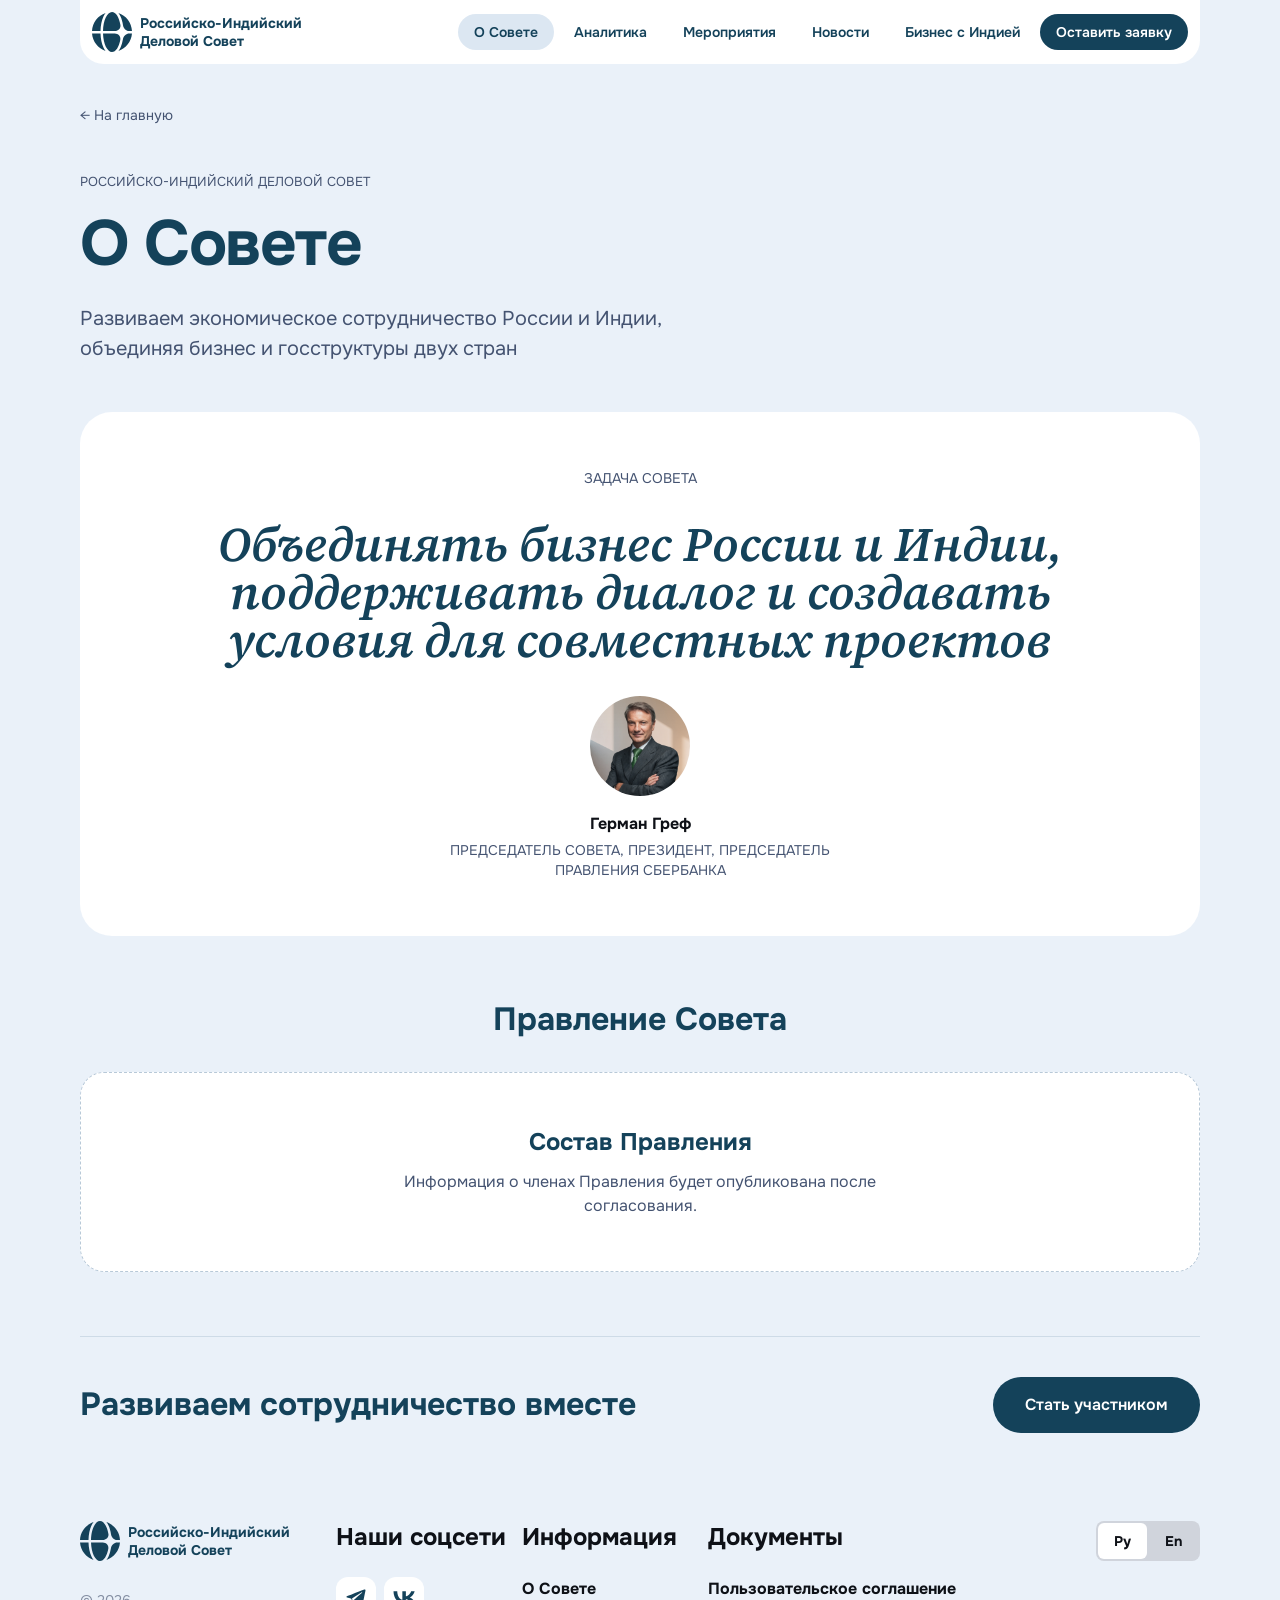
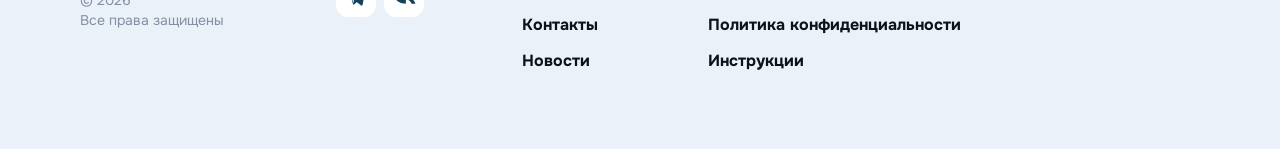
==== about.html @ 272d5193 "Update council branding, animate India statistics and add About page" ====
<!doctype html>
<html lang="ru"><head><meta charset="UTF-8"><meta name="viewport" content="width=device-width,initial-scale=1"><meta name="description" content="Российско-Индийский Деловой Совет. Платформа для развития экономического партнерства. Визуальный прототип по макету Figma."><meta name="theme-color" content="#14425a"><title>О Совете — Российско-Индийский Деловой Совет</title><link rel="icon" href="assets/a2a10.svg" type="image/svg+xml"><link rel="stylesheet" href="assets/fonts.css"><link rel="stylesheet" href="styles.css?v=2"><script defer src="app.js?v=2"></script></head>
<body class="about-page"><a class="skip-link" href="#about">Перейти к содержимому</a><header class="header wrap"><a class="brand" href="index.html#home" aria-label="Российско-Индийский Деловой Совет — на главную"><img src="assets/a2a10.svg" alt="" class="" width=40 height=40><span>Российско-Индийский<br>Деловой Совет</span></a><button class="menu-toggle" aria-label="Открыть меню" aria-expanded="false" aria-controls="main-nav"><span></span><span></span><span></span></button><nav id="main-nav" aria-label="Главная навигация"><a href="about.html" aria-current="page">О Совете</a><a href="index.html#directions">Аналитика</a><a href="index.html#events">Мероприятия</a><a href="index.html#news">Новости</a><a href="index.html#directions">Бизнес с Индией</a><a class="button small dark" href="index.html#application">Оставить заявку</a></nav></header>
<main id="main-content"><section class="about-intro wrap"><a class="back-link" href="index.html">← <span>На главную</span></a><p class="eyebrow">Российско-Индийский Деловой Совет</p><h1>О Совете</h1><p class="about-description">Развиваем экономическое сотрудничество России и Индии, объединяя бизнес и госструктуры двух стран</p></section>
<section class="section wrap about" id="about"><div class="about-inner"><p class="eyebrow">Задача Совета</p><blockquote>Объединять бизнес России и Индии, поддерживать диалог и создавать условия для совместных проектов</blockquote><div class="person"><img src="assets/eb673.png" alt="Герман Греф" class="" width=100 height=100 loading=lazy><p class="person-name">Герман Греф</p><p class="person-role">Председатель Совета, Президент, Председатель Правления Сбербанка</p></div></div></section>
<section class="section wrap board" id="board"><h2>Правление Совета</h2><div class="board-placeholder"><p class="board-label">Состав Правления</p><p>Информация о членах Правления будет опубликована после согласования.</p></div></section>
<section class="wrap about-cta"><h2>Развиваем сотрудничество вместе</h2><a class="button dark" href="index.html#application">Стать участником</a></section></main><footer class="section wrap"><div class="footer-grid"><div><a class="brand" href="index.html#home" aria-label="Российско-Индийский Деловой Совет — на главную"><img src="assets/a2a10.svg" alt="" class="" width=40 height=40><span>Российско-Индийский<br>Деловой Совет</span></a><p class="copyright">© 2026<br>Все права защищены</p></div><div><h2>Наши соцсети</h2><div class="socials"><button data-demo="Социальные сети" aria-label="Telegram"><img src="assets/4f549.svg" alt="" class="" width=40 height=40 loading=lazy></button><button data-demo="Социальные сети" aria-label="ВКонтакте"><img src="assets/e9158.svg" alt="" class="" width=40 height=40 loading=lazy></button></div></div><div><h2>Информация</h2><a href="about.html">О Совете</a><button data-demo="Контакты">Контакты</button><a href="index.html#news">Новости</a></div><div class="footer-documents"><h2>Документы</h2><button data-document="Пользовательское соглашение">Пользовательское соглашение</button><button data-document="Политика конфиденциальности">Политика конфиденциальности</button><button data-document="Инструкции">Инструкции</button></div><div class="languages" role="group" aria-label="Язык сайта"><button class="selected" lang="ru" aria-pressed="true" data-lang="ru">Ру</button><button lang="en" aria-pressed="false" data-lang="en">En</button></div></div></footer>
<dialog id="modal" aria-labelledby="modal-title"><button class="modal-close" aria-label="Закрыть окно">×</button><h2 id="modal-title"></h2><div id="modal-content"></div></dialog>
</body></html>
---- assets/fonts.css ----
@font-face {
  font-family: 'Onest';
  font-style: normal;
  font-weight: 400;
  font-display: swap;
  src: url(./font-0.ttf) format('truetype');
}
@font-face {
  font-family: 'Onest';
  font-style: normal;
  font-weight: 500;
  font-display: swap;
  src: url(./font-1.ttf) format('truetype');
}
@font-face {
  font-family: 'Onest';
  font-style: normal;
  font-weight: 600;
  font-display: swap;
  src: url(./font-2.ttf) format('truetype');
}
@font-face {
  font-family: 'Onest';
  font-style: normal;
  font-weight: 700;
  font-display: swap;
  src: url(./font-3.ttf) format('truetype');
}
@font-face {
  font-family: 'Source Serif 4';
  font-style: italic;
  font-weight: 600;
  font-display: swap;
  src: url(./font-4.ttf) format('truetype');
}
---- styles.css ----
:root{--page:#eaf1f9;--brand:#14425a;--ink:#0e1117;--muted:#445371;--white:#fff;--field:#f6f6f8;font-family:Onest,Arial,sans-serif;color:var(--ink);background:var(--page);font-synthesis:none}
*{box-sizing:border-box}html{scroll-behavior:smooth;scroll-padding-top:24px}body{margin:0}h1,h2,h3,p,blockquote{margin:0}a{color:inherit;text-decoration:none}button,input{font:inherit}button,a,input{-webkit-tap-highlight-color:transparent}button{cursor:pointer}button{color:inherit}button:focus-visible,a:focus-visible,input:focus-visible{outline:3px solid #2c96c7;outline-offset:5px}img{display:block;max-width:100%}button{border:0;background:none;padding:0;text-align:inherit}h2{font-size:32px;line-height:40px;font-weight:700}h3{font-size:24px;line-height:32px;font-weight:700}.wrap{width:calc(100% - 160px);max-width:1280px;margin-inline:auto}.section{padding-block:64px}.section>h2{text-align:center;color:var(--brand);margin-bottom:32px}.button{display:inline-flex;align-items:center;justify-content:center;min-height:56px;padding:16px 32px;border-radius:999px;font-weight:600;font-size:16px;line-height:24px;text-align:center;transition:box-shadow .2s,transform .2s,background .2s}.button:hover{transform:translateY(-2px);box-shadow:0 8px 20px #00182425}.button.small{min-height:36px;padding:8px 16px;font-size:14px;line-height:20px}.dark{background:var(--brand);color:white}.light{background:white;color:var(--brand)}.skip-link{position:fixed;top:8px;left:8px;z-index:20;background:white;padding:12px;border-radius:8px;transform:translateY(-150%)}.skip-link:focus{transform:none}
.hero{height:750px;position:relative;overflow:hidden;border-radius:0 0 64px 64px;background:#001824;color:white}.hero-image{position:absolute;top:0;left:0;width:100%;height:980px;max-width:none;object-fit:fill}.hero-tint{position:absolute;inset:0;background:var(--brand);mix-blend-mode:color;pointer-events:none}.header{position:relative;z-index:5;display:flex;align-items:center;justify-content:space-between;background:var(--page);border-radius:0 0 24px 24px;padding:12px;color:var(--brand);min-height:64px}.brand{display:inline-flex;align-items:center;gap:8px;flex-shrink:0;font-size:14px;line-height:16px;font-weight:700;color:var(--brand)}.brand img{flex-shrink:0}.header nav{display:flex;align-items:center;gap:4px}.header nav>a:not(.button){font-size:14px;line-height:20px;font-weight:600;padding:8px 16px;border-radius:20px}.header nav>a:hover:not(.button){background:#dce7f2}.menu-toggle{display:none}.hero-content{position:relative;z-index:1;max-width:500px;margin:56px auto 0;text-align:center;display:flex;align-items:center;flex-direction:column}.eyebrow{text-transform:uppercase;font-weight:400}.hero-content .eyebrow{font-size:12px;line-height:16px;margin-bottom:24px}.hero h1{font-size:56px;line-height:64px;font-weight:600;letter-spacing:-1px;text-transform:uppercase}.hero .intro{font-size:16px;line-height:24px;font-weight:600;margin:12px 0 24px}.hero .button{filter:drop-shadow(0 8px 12px #00000026)}.section-dots{position:absolute;z-index:2;left:24px;top:50%;transform:translateY(-50%);display:flex;flex-direction:column;gap:8px;border-radius:999px;padding:4px;background:#001824e6}.section-dots a{width:12px;height:16px;border-radius:999px;background:#ffffff80;position:relative}.section-dots a:before{content:"";position:absolute;inset:-4px -8px}.section-dots .active{height:56px;background:white}.stats{position:absolute;bottom:0;left:0;right:0;display:grid;grid-template-columns:repeat(4,1fr);gap:16px}.stat{background:#0018248f;border-radius:16px 16px 0 0;padding:16px;text-align:center;text-transform:uppercase}.stat p{line-height:40px;letter-spacing:-1px;font-weight:700}.stat strong{font-size:32px}.stat p span{font-size:16px}.stat h2{font-size:12px;line-height:16px;font-weight:400;color:#ffffff8f;margin-top:4px}
.three-grid{display:grid;grid-template-columns:repeat(3,minmax(0,1fr));gap:16px}.direction{padding:32px;border-radius:32px;background:white;min-height:240px}.direction:first-child{border-radius:24px}.direction img{margin-bottom:16px}.direction h3{margin-bottom:8px}.direction p,.event p{font-size:16px;line-height:24px;font-weight:500;color:var(--muted)}.about-inner{max-width:848px;margin-inline:auto;text-align:center;display:flex;align-items:center;flex-direction:column;gap:32px}.about .eyebrow{font-size:14px;line-height:20px;color:var(--muted)}blockquote{font-family:'Source Serif 4',Georgia,serif;font-style:italic;font-weight:600;font-size:48px;line-height:1;color:var(--brand);text-wrap:pretty}.person{width:450px;max-width:100%;display:flex;flex-direction:column;align-items:center}.person img{border-radius:50%;object-fit:cover;margin-bottom:16px}.person-name{font-weight:700;font-size:16px;line-height:24px}.person-role{font-size:14px;line-height:20px;color:var(--muted);text-transform:uppercase;margin-top:4px}
.events-panel{height:700px;padding:16px;position:relative;overflow:hidden;border-radius:32px;background:radial-gradient(ellipse at 98% 14%,#14425a,#072534 70%);display:flex;flex-direction:column;justify-content:space-between}.globe-bg{position:absolute;bottom:-1px;left:0;width:100%;height:816px;overflow:hidden}.globe{position:absolute;left:0;top:-4.26%;width:100%;height:126.61%;max-width:none}.events-heading{position:relative;display:flex;align-items:flex-start;gap:10px;padding:16px;color:white}.events-heading>div{flex:1}.events-heading p{font-size:16px;line-height:24px;font-weight:500;color:#d0d4dc;margin-top:4px}.event-grid{position:relative}.event{padding:32px;background:white;border-radius:16px}.event-date{display:flex;gap:10px;align-items:flex-start;margin-bottom:16px}.date{display:flex;gap:8px;align-items:flex-start}.date strong{font-size:40px;line-height:48px;font-weight:700;white-space:nowrap}.date span,.place{font-size:12px;line-height:14px;font-weight:700;color:var(--muted);padding-top:4px}.place{margin-left:auto;text-align:right}.event h3{margin-bottom:8px}.news-card{display:flex;flex-direction:column;gap:24px;align-items:flex-start}.news-open{width:100%;border-radius:16px;overflow:hidden}.news-open img{width:100%;height:auto;aspect-ratio:3/2;object-fit:cover;border-radius:16px;transition:transform .3s}.news-open:hover img{transform:scale(1.025)}.news-card h3{font-size:20px;line-height:24px}.news-card h3 button:hover{color:var(--brand);text-decoration:underline;text-underline-offset:4px}
.application-panel{display:flex;gap:32px;padding:16px;position:relative;overflow:hidden;border-radius:32px;background:#14425a}.flags{position:absolute;right:-16.2px;top:0;height:100%;width:auto;max-width:none;aspect-ratio:1824/944}.application-panel form{flex:1;min-width:0;position:relative;background:white;border-radius:16px;padding:32px;display:flex;flex-direction:column;gap:24px}.application-copy{position:relative;flex:1;min-width:0;padding:16px;color:white}.application-copy p{font-weight:500;font-size:16px;line-height:24px;color:#d0d4dc;margin-top:4px}fieldset{border:0;padding:0;margin:0;min-width:0}legend{padding:0 16px;margin-bottom:12px;font-weight:700;font-size:16px;line-height:20px}.fields{display:grid;gap:12px}.field{height:56px;padding:8px 16px;background:var(--field);border-radius:10px;display:flex;flex-direction:column;font-size:14px;line-height:20px;transition:box-shadow .2s}.field:focus-within{box-shadow:0 0 0 2px var(--brand)}.field>span{color:var(--muted)}.field input{color:var(--ink);width:100%;background:transparent;border:0;padding:0;line-height:20px;outline:none}.field input::placeholder{color:var(--ink);opacity:1}.field:has(input:focus)::placeholder{opacity:.5}.agreements{overflow:hidden;border-radius:10px}.agreement{background:var(--field);padding:8px 16px;border-bottom:2px solid white;font-size:14px;line-height:20px}.agreement:first-child{padding-top:12px}.agreement>label{display:flex;align-items:flex-start;gap:8px;cursor:pointer}.agreement input{appearance:none;width:16px;height:16px;flex:0 0 16px;border:1.5px solid #858fa3;border-radius:4px;margin:2px;cursor:pointer}.agreement input:checked{border-color:var(--brand);background:var(--brand) url('assets/4bd5b.svg') center/14px 14px no-repeat}.text-link{font-size:14px;line-height:20px;color:var(--brand);font-weight:700}.agreement>.text-link{margin-left:28px}.legal-links{display:flex;flex-wrap:wrap;gap:2px 16px;margin-left:28px}.text-link:hover{text-decoration:underline}.submit{width:100%}.demo-note{font-size:12px;line-height:16px;color:var(--muted);text-align:center;margin-top:-16px}.footer-grid{display:grid;grid-template-columns:200px 200px 200px minmax(220px,1fr) auto;gap:16px;align-items:start}.footer-grid h2{font-size:24px;line-height:32px;margin-bottom:24px}.copyright{font-size:14px;line-height:20px;color:#858fa3;margin-top:24px}.footer-grid>div>a:not(.brand),.footer-grid>div>button{display:block;font-weight:700;font-size:16px;line-height:24px;margin-bottom:12px}.footer-grid>div>a:not(.brand):hover,.footer-grid>div>button:hover{text-decoration:underline}.socials{display:flex;gap:8px}.socials button{border-radius:50%}.languages{display:flex;gap:2px;padding:2px;border-radius:8px;background:#d0d4dc}.footer-grid .languages button{font-size:14px;line-height:20px;font-weight:700;padding:8px 16px;border-radius:6px;margin:0}.languages .selected{background:white}
dialog{width:min(640px,calc(100% - 32px));max-height:85vh;border:0;border-radius:24px;padding:40px;color:var(--ink);box-shadow:0 24px 100px #00182466;background:var(--page)}dialog::backdrop{background:#001824bb;backdrop-filter:blur(4px)}.modal-close{position:absolute;right:12px;top:8px;font-size:32px;line-height:40px;width:40px;text-align:center;border-radius:50%}dialog h2{font-size:26px;line-height:34px;margin-bottom:20px;padding-right:12px}#modal-content{font-size:16px;line-height:24px}#modal-content img{width:100%;border-radius:12px;margin-bottom:20px}#modal-content p+p{margin-top:16px}.calendar-item{padding:16px 0;border-bottom:1px solid #d0d4dc}.calendar-item h3{font-size:20px;line-height:28px}.calendar-item p{color:var(--muted)}.calendar-download{margin-top:24px}
@media(min-width:1441px){.hero-image{height:auto;min-height:980px}.hero{height:750px}}
@media(max-width:1250px){.wrap{width:calc(100% - 80px)}.header nav>a:not(.button){padding-inline:10px}.footer-grid{grid-template-columns:1fr 1fr 1fr 1.7fr}.languages{grid-column:4;justify-self:start}.event{padding:24px}.event-date{flex-wrap:wrap}.date strong{font-size:36px}.events-panel{height:740px}.section-dots{left:12px}.application-panel form{padding:24px}}
@media(max-width:1000px){.wrap{width:calc(100% - 48px)}.header nav{display:none;position:absolute;top:72px;left:0;right:0;flex-direction:column;align-items:stretch;padding:16px;background:var(--page);border-radius:20px;box-shadow:0 16px 40px #00182433}.header nav.open{display:flex}.header nav>a:not(.button){padding:12px 16px}.menu-toggle{display:flex;width:44px;height:40px;flex-direction:column;gap:5px;align-items:center;justify-content:center;border-radius:12px}.menu-toggle span{width:22px;height:2px;background:var(--brand)}.hero h1{font-size:52px;line-height:60px}.three-grid{grid-template-columns:repeat(2,minmax(0,1fr))}.event-grid{grid-template-columns:repeat(3,minmax(0,1fr))}.event{padding:20px}.event h3{font-size:20px;line-height:28px}.event p{font-size:14px;line-height:20px}.event-date{display:block}.event-date .place{display:block;text-align:left;margin-top:4px}.date strong{font-size:32px;line-height:40px}.events-panel{height:760px}.news .three-grid{grid-template-columns:repeat(3,minmax(0,1fr))}.news-card h3{font-size:17px;line-height:23px}.application-panel{gap:16px}.application-panel form{flex:1.2}.application-copy{flex:1;padding:16px 8px}.application-copy h2{font-size:28px;line-height:36px}.flags{right:-130px}.footer-grid{grid-template-columns:repeat(2,minmax(0,1fr));row-gap:40px}.languages{grid-column:auto}.section-dots{left:4px}.section-dots a{width:8px}}
@media(max-width:650px){html{scroll-padding-top:16px}.wrap{width:calc(100% - 32px)}.section{padding-block:40px}h2{font-size:26px;line-height:34px}.section>h2{margin-bottom:24px}.hero{height:790px;border-radius:0 0 32px 32px}.hero-image{width:1050px;height:790px;left:50%;transform:translateX(-50%);object-fit:fill}.hero-content{max-width:none;margin:48px 24px 0}.hero-content .eyebrow{margin-bottom:24px;font-size:10px;line-height:14px}.hero h1{font-size:clamp(30px,8.2vw,44px);line-height:1.15;letter-spacing:-.7px}.hero .intro{font-size:14px;line-height:22px;max-width:380px;margin-top:16px}.hero .button{font-size:14px;min-height:52px;padding:14px 28px}.section-dots{display:none}.stats{grid-template-columns:repeat(2,minmax(0,1fr));gap:8px}.stat{padding:12px 8px;border-radius:12px 12px 0 0;min-height:104px}.stat:nth-child(-n+2){border-radius:12px}.stat strong{font-size:28px}.stat p{line-height:32px}.stat h2{font-size:10px;line-height:14px}.three-grid,.news .three-grid,.event-grid{grid-template-columns:1fr}.direction{padding:24px;min-height:0;border-radius:24px!important}.direction h3{font-size:22px;line-height:30px}.direction p{font-size:15px;line-height:23px}.about-inner{gap:24px}blockquote{font-size:34px;line-height:1.05}.about .eyebrow{font-size:12px}.person-role{font-size:12px;line-height:18px;max-width:330px}.person img{width:80px;height:80px}.events-panel{height:auto;min-height:0;padding:12px;border-radius:24px;gap:120px}.events-heading{padding:12px;flex-direction:column;gap:16px}.events-heading h2{font-size:25px;line-height:32px}.events-heading p{font-size:14px;line-height:22px}.globe-bg{height:816px;top:0;bottom:auto;width:900px;left:50%;transform:translateX(-50%)}.event{padding:24px}.event-date{display:flex;flex-wrap:nowrap}.event-date .place{margin-left:auto;margin-top:0;text-align:right}.event h3{font-size:24px;line-height:32px}.event p{font-size:15px;line-height:23px}.event .date strong{font-size:36px;line-height:44px}.news .three-grid{gap:40px}.news-card{gap:16px}.news-card h3{font-size:20px;line-height:26px}.news-card .date strong{font-size:40px;line-height:48px}.application-panel{flex-direction:column;padding:12px;border-radius:24px;gap:24px}.application-panel form{order:2;flex:auto;width:100%;padding:20px 16px;gap:24px}.application-copy{order:1;padding:12px;min-height:230px;flex:auto}.application-copy h2{font-size:28px;line-height:36px}.application-copy p{font-size:15px;line-height:23px}.flags{height:420px;right:-65px}.agreement{padding-inline:12px}.agreement,.text-link{font-size:12px;line-height:18px}.legal-links{gap:4px}.footer-grid{gap:32px 20px}.footer-grid h2{font-size:20px;line-height:28px;margin-bottom:16px}.footer-grid>div>a:not(.brand),.footer-grid>div>button{font-size:14px;line-height:22px}.footer-documents{grid-column:1/-1}.languages{justify-self:start}.footer-grid>.languages{grid-column:2;grid-row:3}.footer-grid>div:first-child{grid-column:1/-1}.copyright{margin-top:16px}.footer-grid>div:nth-child(3){grid-column:2;grid-row:2}.footer-documents{padding-right:100px}dialog{padding:32px 24px}dialog h2{font-size:23px;line-height:30px}.brand{font-size:13px}}
@media(max-width:650px){.application-copy{background:linear-gradient(145deg,#06234bee,#06234bc7);border-radius:16px;padding:20px}.footer-grid>.languages{grid-column:1;grid-row:4}.footer-documents{padding-right:0}}
.sr-only{position:absolute;width:1px;height:1px;padding:0;margin:-1px;overflow:hidden;clip:rect(0,0,0,0);white-space:nowrap;border:0}
.brand>span{max-width:205px;line-height:18px}.hero{height:640px}.hero-content{max-width:900px}.hero h1{font-size:54px;line-height:62px}.hero .intro{max-width:540px}.stats{position:relative;inset:auto;margin-top:32px;gap:16px}.stat{background:white;border-radius:24px;padding:28px 20px;text-transform:none;min-width:0;box-shadow:0 4px 20px #14425a05}.stat .stat-value{color:var(--brand);line-height:56px;letter-spacing:-1.5px}.stat .stat-number{font-size:44px;white-space:nowrap}.stat strong{font-size:44px;font-variant-numeric:tabular-nums}.stat p .stat-unit{font-size:22px;letter-spacing:-.5px;margin-left:5px}.stat h2{font-size:15px;line-height:22px;color:var(--muted);margin-top:8px;max-width:230px;margin-inline:auto;text-wrap:balance}.footer-grid{grid-template-columns:240px 170px 170px minmax(220px,1fr) auto}.header [aria-current=page]{background:#dce7f2}.about-page .header{background:white}.about-intro{padding-top:40px;padding-bottom:48px}.back-link{font-size:14px;color:var(--muted);display:inline-block;margin-bottom:48px}.back-link:hover{color:var(--brand)}.about-intro .eyebrow{font-size:13px;line-height:20px;color:var(--muted);margin-bottom:16px}.about-intro h1{font-size:64px;line-height:72px;color:var(--brand);margin-bottom:24px;letter-spacing:-1.5px}.about-description{max-width:640px;font-size:20px;line-height:30px;color:var(--muted)}.about-page .about{background:white;border-radius:32px;padding:56px 40px}.board-placeholder{background:white;border-radius:24px;padding:48px;text-align:center;border:1px dashed #b8c9d8;min-height:200px;display:flex;flex-direction:column;justify-content:center;align-items:center;gap:12px}.board-label{font-size:24px;line-height:32px;font-weight:700;color:var(--brand)}.board-placeholder p:last-child{font-size:16px;line-height:24px;color:var(--muted);max-width:500px}.about-cta{display:flex;gap:32px;align-items:center;justify-content:space-between;border-top:1px solid #cedbe7;padding-top:40px;padding-bottom:24px}.about-cta h2{color:var(--brand)}
@media(max-width:1250px){.footer-grid{grid-template-columns:1.2fr 1fr 1fr 1.5fr}.header nav>a:not(.button){padding-inline:8px}.stat{padding:24px 16px}.stat .stat-number,.stat strong{font-size:38px}.stat p .stat-unit{font-size:19px}}
@media(max-width:1100px){.header nav{display:none;position:absolute;top:76px;left:0;right:0;flex-direction:column;align-items:stretch;padding:16px;background:var(--page);border-radius:20px;box-shadow:0 16px 40px #00182433}.header nav.open{display:flex}.header nav>a:not(.button){padding:12px 16px}.menu-toggle{display:flex;width:44px;height:40px;flex-shrink:0;flex-direction:column;gap:5px;align-items:center;justify-content:center;border-radius:12px}.menu-toggle span{width:22px;height:2px;background:var(--brand)}}
@media(max-width:1000px){.hero-content{padding-inline:32px}.hero h1{font-size:46px;line-height:54px}.stats{grid-template-columns:repeat(2,minmax(0,1fr))}.footer-grid{grid-template-columns:repeat(2,minmax(0,1fr))}.about-cta{align-items:flex-start;flex-direction:column}}
@media(max-width:650px){.brand{font-size:11px;gap:8px}.brand>span{max-width:180px;line-height:16px}.hero{height:620px}.hero-content{padding:0;margin:48px 20px 0}.hero h1{font-size:clamp(28px,7.6vw,42px);line-height:1.16;overflow-wrap:normal;hyphens:manual}.hero .intro{max-width:360px}.stats{margin-top:20px;gap:12px}.stat,.stat:nth-child(-n+2){border-radius:20px;padding:20px 10px;min-height:148px}.stat .stat-value{line-height:40px;letter-spacing:-1px}.stat .stat-number,.stat strong{font-size:30px}.stat p .stat-unit{font-size:15px;margin-left:3px}.stat h2{font-size:12px;line-height:18px}.about-intro{padding-top:24px;padding-bottom:32px}.back-link{margin-bottom:32px}.about-intro h1{font-size:42px;line-height:50px}.about-description{font-size:17px;line-height:26px}.about-page .about{padding:32px 20px;border-radius:24px}.board-placeholder{padding:32px 20px}.board-label{font-size:22px;line-height:30px}.about-cta{padding-top:32px;padding-bottom:0}.about-cta .button{width:100%}}
@media(prefers-reduced-motion:reduce){html{scroll-behavior:auto}*,*:before,*:after{animation:none!important;transition:none!important}}
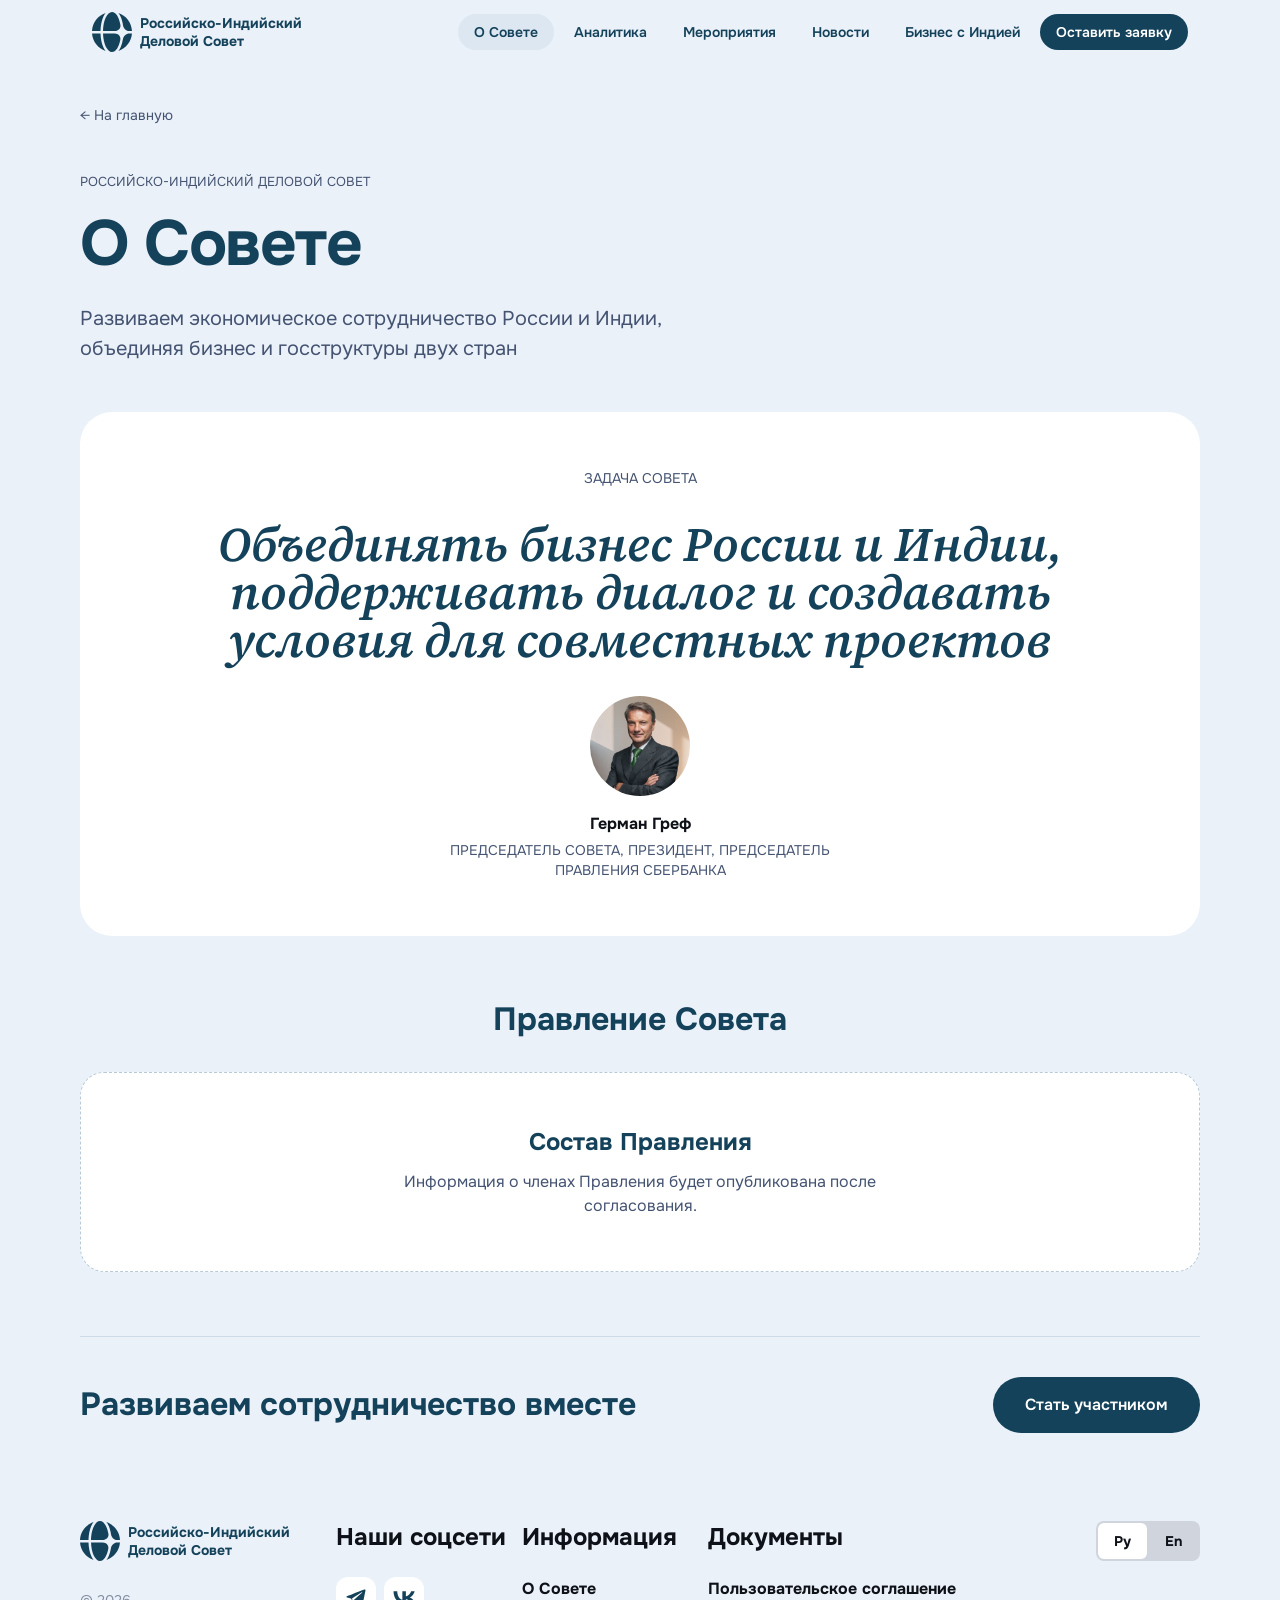
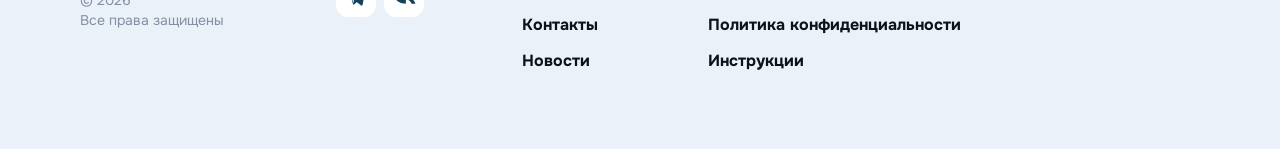
==== commit 00ac4752: "Match reference header and add animated glass hero" ====
--- a/about.html
+++ b/about.html
@@ -1,5 +1,5 @@
 <!doctype html>
-<html lang="ru"><head><meta charset="UTF-8"><meta name="viewport" content="width=device-width,initial-scale=1"><meta name="description" content="Российско-Индийский Деловой Совет. Платформа для развития экономического партнерства. Визуальный прототип по макету Figma."><meta name="theme-color" content="#14425a"><title>О Совете — Российско-Индийский Деловой Совет</title><link rel="icon" href="assets/a2a10.svg" type="image/svg+xml"><link rel="stylesheet" href="assets/fonts.css"><link rel="stylesheet" href="styles.css?v=2"><script defer src="app.js?v=2"></script></head>
+<html lang="ru"><head><meta charset="UTF-8"><meta name="viewport" content="width=device-width,initial-scale=1"><meta name="description" content="Российско-Индийский Деловой Совет. Платформа для развития экономического партнерства. Визуальный прототип по макету Figma."><meta name="theme-color" content="#14425a"><title>О Совете — Российско-Индийский Деловой Совет</title><link rel="icon" href="assets/a2a10.svg" type="image/svg+xml"><link rel="stylesheet" href="assets/fonts.css"><link rel="stylesheet" href="styles.css?v=4"><script defer src="app.js?v=4"></script><link rel="stylesheet" href="hero.css?v=4"></head>
 <body class="about-page"><a class="skip-link" href="#about">Перейти к содержимому</a><header class="header wrap"><a class="brand" href="index.html#home" aria-label="Российско-Индийский Деловой Совет — на главную"><img src="assets/a2a10.svg" alt="" class="" width=40 height=40><span>Российско-Индийский<br>Деловой Совет</span></a><button class="menu-toggle" aria-label="Открыть меню" aria-expanded="false" aria-controls="main-nav"><span></span><span></span><span></span></button><nav id="main-nav" aria-label="Главная навигация"><a href="about.html" aria-current="page">О Совете</a><a href="index.html#directions">Аналитика</a><a href="index.html#events">Мероприятия</a><a href="index.html#news">Новости</a><a href="index.html#directions">Бизнес с Индией</a><a class="button small dark" href="index.html#application">Оставить заявку</a></nav></header>
 <main id="main-content"><section class="about-intro wrap"><a class="back-link" href="index.html">← <span>На главную</span></a><p class="eyebrow">Российско-Индийский Деловой Совет</p><h1>О Совете</h1><p class="about-description">Развиваем экономическое сотрудничество России и Индии, объединяя бизнес и госструктуры двух стран</p></section>
 <section class="section wrap about" id="about"><div class="about-inner"><p class="eyebrow">Задача Совета</p><blockquote>Объединять бизнес России и Индии, поддерживать диалог и создавать условия для совместных проектов</blockquote><div class="person"><img src="assets/eb673.png" alt="Герман Греф" class="" width=100 height=100 loading=lazy><p class="person-name">Герман Греф</p><p class="person-role">Председатель Совета, Президент, Председатель Правления Сбербанка</p></div></div></section>
--- a/hero.css
+++ b/hero.css
@@ -0,0 +1,36 @@
+/* Desktop 16 composition, adapted to the approved Council name and copy. */
+.header,.about-page .header{background:var(--page);min-height:64px;border-radius:0;padding:12px}
+.hero{height:600px;margin-top:24px;border-radius:32px;isolation:isolate}
+.hero-art{position:absolute;inset:0;overflow:hidden;z-index:-1;pointer-events:none;background:#052633}
+.hero-camera{position:absolute;inset:-6%;transform:translate3d(0,0,0) scale(1);transition:transform 5s cubic-bezier(.3,0,.3,1);will-change:transform}
+.hero .hero-image{position:absolute;inset:0;width:100%;height:100%;min-height:0;object-fit:cover;max-width:none;transform:scaleX(-1);animation:glass-drift 18s ease-in-out infinite alternate}
+.hero-tint{background:#14425a}
+.hero-glow{position:absolute;inset:-45%;background:radial-gradient(ellipse at 65% 55%,#b7ecff70,transparent 28%),linear-gradient(115deg,transparent 36%,#8ed8f830 46%,transparent 54%);mix-blend-mode:screen;animation:light-flow 12s ease-in-out infinite alternate;opacity:.65;will-change:transform}
+.hero-shade{position:absolute;inset:0;background:linear-gradient(90deg,#00171f4d,transparent 78%)}
+.hero[data-scene="1"] .hero-camera{transform:translate3d(-3%,2%,0) scale(1.12)}
+.hero[data-scene="2"] .hero-camera{transform:translate3d(3%,-2%,0) scale(1.2)}
+.hero[data-scene="3"] .hero-camera{transform:translate3d(-1%,-2%,0) scale(1.07)}
+.hero-eyebrow{position:absolute;left:56px;top:56px;font-size:14px;line-height:20px;max-width:300px}
+.hero-topics{position:absolute;right:56px;top:56px;width:471px;display:flex;flex-wrap:wrap;justify-content:flex-end;gap:8px}
+.hero-topics span{padding:8px 16px;border-radius:999px;background:#ffffff1a;border:1px solid #ffffff33;backdrop-filter:blur(20px);font-size:12px;line-height:16px;font-weight:600;white-space:nowrap}
+.hero .hero-content{position:absolute;left:56px;right:56px;bottom:56px;width:auto;max-width:740px;margin:0;padding:0;text-align:left;align-items:flex-start}
+.hero h1{font-size:52px;line-height:1.12;letter-spacing:-1.3px;max-width:100%}
+.hero .intro{max-width:570px;font-size:16px;line-height:24px;margin:24px 0 32px}
+.hero-controls{position:absolute;right:48px;bottom:48px;display:flex;align-items:center;gap:12px}
+.hero-controls[hidden]{display:none}
+.hero-scenes{display:flex;gap:8px;align-items:center}
+.hero-scenes button{position:relative;width:16px;height:40px;transition:width .6s ease}
+.hero-scenes button:before{content:"";position:absolute;left:0;right:0;height:12px;top:14px;border-radius:999px;background:#ffffff80;transition:background .6s}
+.hero-scenes button[aria-pressed="true"]{width:80px}
+.hero-scenes button[aria-pressed="true"]:before{background:white}
+.motion-toggle{width:40px;height:40px;display:grid;place-items:center;border:1px solid #ffffff40;border-radius:50%;background:#05263340}
+.motion-icon{display:block;width:10px;height:12px;border-inline:3px solid white}
+.motion-toggle[aria-pressed="true"] .motion-icon{width:0;height:0;border:6px solid transparent;border-left:9px solid white;border-right:0;margin-left:3px}
+.hero.is-paused .hero-image,.hero.is-paused .hero-glow{animation-play-state:paused}
+.hero.is-paused .hero-camera{transition:none}
+@keyframes glass-drift{from{transform:scaleX(-1) scale(1.03) translate3d(-1%,1%,0)}to{transform:scaleX(-1) scale(1.1) translate3d(2%,-2%,0)}}
+@keyframes light-flow{from{transform:translate3d(-13%,6%,0) rotate(-8deg)}to{transform:translate3d(14%,-8%,0) rotate(8deg)}}
+@media(max-width:1250px){.hero h1{font-size:46px}.hero-topics{right:40px;width:440px}.hero-eyebrow{left:40px}.hero .hero-content{left:40px;right:40px}.hero-controls{right:32px}.hero .intro{max-width:550px}}
+@media(max-width:1000px){.hero{height:640px}.hero-eyebrow{left:32px;top:32px;font-size:12px;line-height:18px;max-width:220px}.hero-topics{right:32px;top:32px;width:370px;gap:6px}.hero-topics span{padding:7px 12px;font-size:11px;line-height:16px}.hero .hero-content{left:32px;right:32px;bottom:80px;max-width:620px}.hero h1{font-size:44px}.hero-controls{right:28px;bottom:20px}.hero .intro{max-width:550px;margin:20px 0 28px}}
+@media(max-width:700px){.hero{height:auto;min-height:680px;margin-top:12px;border-radius:24px;padding:28px 24px 80px;display:flex;flex-direction:column;gap:28px}.hero-eyebrow{position:relative;inset:auto;max-width:none;font-size:11px;line-height:17px}.hero-topics{position:relative;inset:auto;width:100%;justify-content:flex-start;gap:6px}.hero-topics span{font-size:10px;line-height:14px;padding:6px 10px;backdrop-filter:blur(10px)}.hero .hero-content{position:relative;inset:auto;max-width:100%;margin-top:auto}.hero h1{font-size:clamp(26px,7.2vw,44px);letter-spacing:-.7px;line-height:1.14}.hero .intro{font-size:14px;line-height:22px;margin:20px 0 24px;max-width:420px}.hero .button{min-height:52px;padding:14px 28px;font-size:14px}.hero-controls{right:24px;bottom:20px}.hero-scenes button[aria-pressed="true"]{width:56px}.hero .hero-image{object-position:65% center}.hero-shade{background:linear-gradient(90deg,#00171f77,#00171f15)}.hero-camera{inset:-8%}.header{padding:12px 0}.header nav{top:64px}}
+@media(prefers-reduced-motion:reduce){.hero .hero-image,.hero-glow{animation:none}.hero-camera,.hero-scenes button,.hero-scenes button:before{transition:none}.motion-toggle{display:none}}
